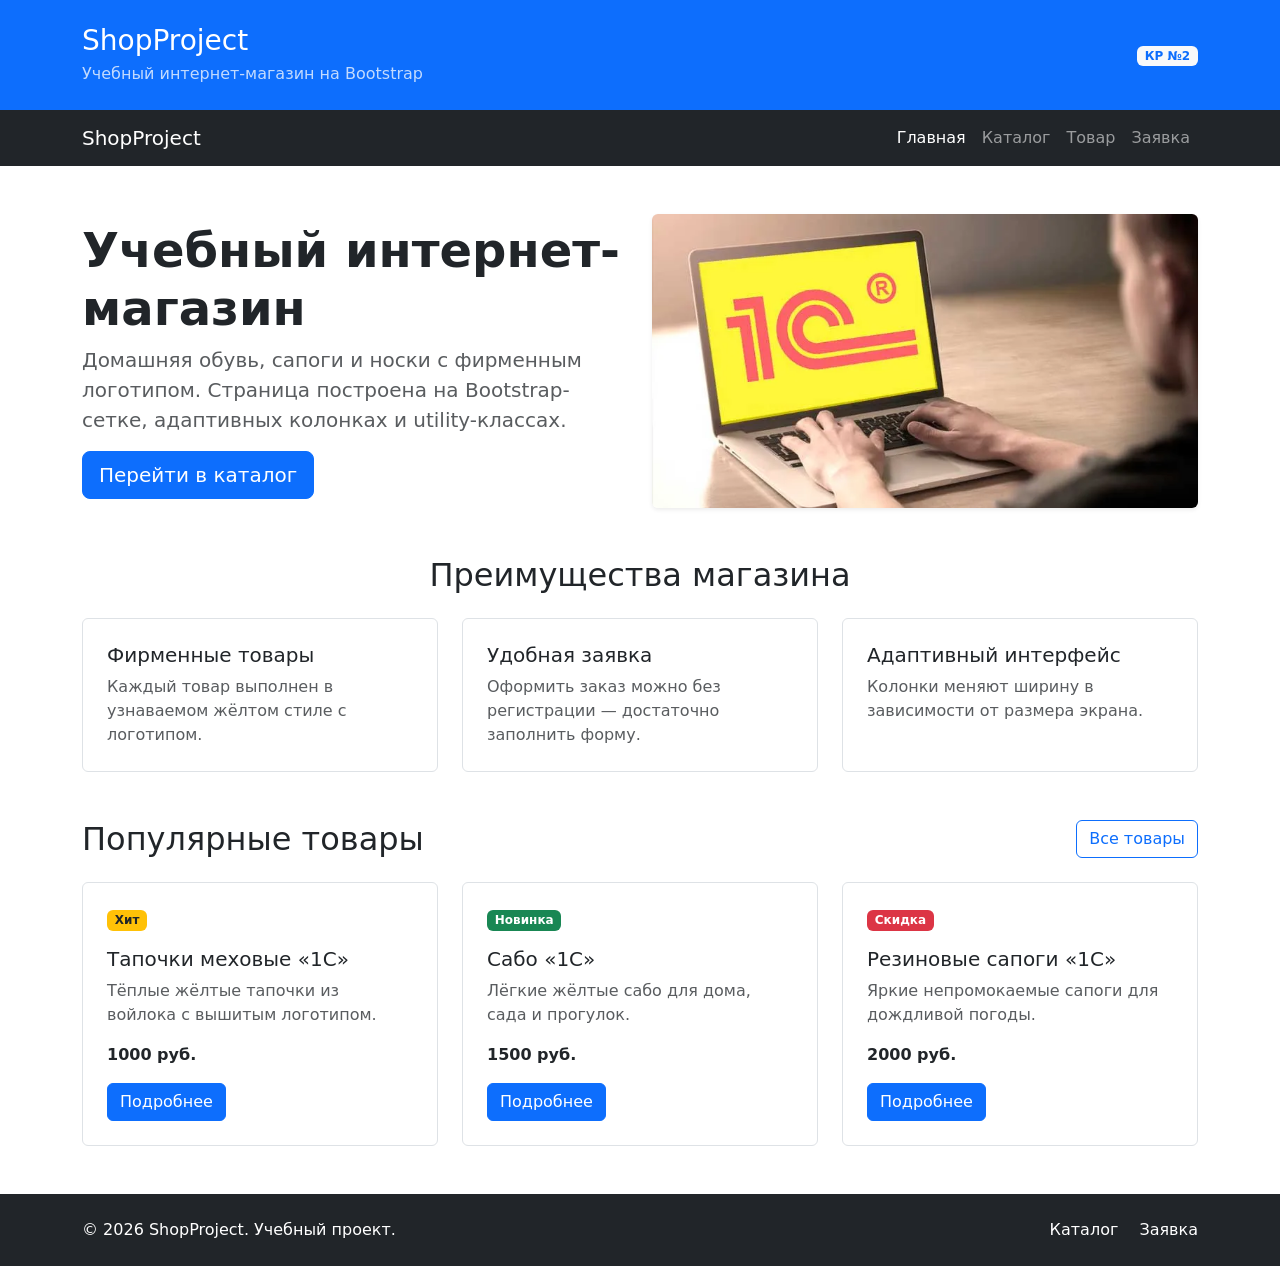
==== index.html @ 06a9e079 "Merge pull request #1 from epolykovskiy/feature/bootstrap-grid-page Create Bootstrap grid homepage" ====
<!DOCTYPE html>
<html lang="ru">
<head>
  <meta charset="UTF-8">
  <meta name="viewport" content="width=device-width, initial-scale=1.0">
  <meta name="description" content="Учебный интернет-магазин на Bootstrap: преимущества и популярные товары.">
  <title>Главная — ShopProject</title>
  <link
    href="https://cdn.jsdelivr.net/npm/bootstrap@5.3.8/dist/css/bootstrap.min.css"
    rel="stylesheet"
  >
  <link rel="stylesheet" href="css/custom.css">
</head>
<body>
  <header class="bg-primary text-white py-4">
    <div class="container">
      <div class="row align-items-center">
        <div class="col-12 col-md-8">
          <p class="h3 mb-1">ShopProject</p>
          <p class="mb-0 opacity-75">
            Учебный интернет-магазин на Bootstrap
          </p>
        </div>
        <div class="col-12 col-md-4 text-md-end mt-3 mt-md-0">
          <span class="badge bg-light text-primary">
            КР №2
          </span>
        </div>
      </div>
    </div>
  </header>

  <nav class="navbar navbar-expand-lg navbar-dark bg-dark">
    <div class="container">
      <a class="navbar-brand" href="index.html">ShopProject</a>
      <button
        class="navbar-toggler"
        type="button"
        data-bs-toggle="collapse"
        data-bs-target="#mainNavbar"
        aria-controls="mainNavbar"
        aria-expanded="false"
        aria-label="Переключить навигацию"
      >
        <span class="navbar-toggler-icon"></span>
      </button>
      <div class="collapse navbar-collapse" id="mainNavbar">
        <ul class="navbar-nav ms-auto">
          <li class="nav-item">
            <a class="nav-link active" aria-current="page" href="index.html">Главная</a>
          </li>
          <li class="nav-item">
            <a class="nav-link" href="catalog.html">Каталог</a>
          </li>
          <li class="nav-item">
            <a class="nav-link" href="product.html">Товар</a>
          </li>
          <li class="nav-item">
            <a class="nav-link" href="order.html">Заявка</a>
          </li>
        </ul>
      </div>
    </div>
  </nav>

  <main>
    <section class="container my-5">
      <div class="row align-items-center g-4">
        <div class="col-12 col-lg-6">
          <h1 class="display-5 fw-bold">
            Учебный интернет-магазин
          </h1>
          <p class="lead text-muted">
            Домашняя обувь, сапоги и носки с фирменным логотипом.
            Страница построена на Bootstrap-сетке, адаптивных колонках
            и utility-классах.
          </p>
          <a class="btn btn-primary btn-lg" href="catalog.html">
            Перейти в каталог
          </a>
        </div>
        <div class="col-12 col-lg-6">
          <img
            class="img-fluid rounded shadow-sm hero-image"
            src="images/main.webp"
            alt="Товары магазина с фирменным логотипом"
          >
        </div>
      </div>
    </section>

    <section class="container my-5" id="advantages">
      <h2 class="text-center mb-4">Преимущества магазина</h2>
      <div class="row g-4">
        <div class="col-12 col-md-4">
          <div class="p-4 border rounded h-100 bg-white">
            <h3 class="h5">Фирменные товары</h3>
            <p class="mb-0 text-muted">
              Каждый товар выполнен в узнаваемом жёлтом стиле с логотипом.
            </p>
          </div>
        </div>
        <div class="col-12 col-md-4">
          <div class="p-4 border rounded h-100 bg-white">
            <h3 class="h5">Удобная заявка</h3>
            <p class="mb-0 text-muted">
              Оформить заказ можно без регистрации — достаточно заполнить форму.
            </p>
          </div>
        </div>
        <div class="col-12 col-md-4">
          <div class="p-4 border rounded h-100 bg-white">
            <h3 class="h5">Адаптивный интерфейс</h3>
            <p class="mb-0 text-muted">
              Колонки меняют ширину в зависимости от размера экрана.
            </p>
          </div>
        </div>
      </div>
    </section>

    <section class="container my-5" id="popular">
      <div class="d-flex justify-content-between align-items-center mb-4">
        <h2 class="mb-0">Популярные товары</h2>
        <a class="btn btn-outline-primary" href="catalog.html">
          Все товары
        </a>
      </div>
      <div class="row g-4">
        <div class="col-12 col-md-6 col-lg-4">
          <div class="border rounded h-100 p-4">
            <span class="badge bg-warning text-dark mb-3">Хит</span>
            <h3 class="h5">Тапочки меховые «1С»</h3>
            <p class="text-muted">
              Тёплые жёлтые тапочки из войлока с вышитым логотипом.
            </p>
            <p class="fw-bold mb-3">1000 руб.</p>
            <a class="btn btn-primary" href="product.html">
              Подробнее
            </a>
          </div>
        </div>
        <div class="col-12 col-md-6 col-lg-4">
          <div class="border rounded h-100 p-4">
            <span class="badge bg-success mb-3">Новинка</span>
            <h3 class="h5">Сабо «1С»</h3>
            <p class="text-muted">
              Лёгкие жёлтые сабо для дома, сада и прогулок.
            </p>
            <p class="fw-bold mb-3">1500 руб.</p>
            <a class="btn btn-primary" href="product.html">
              Подробнее
            </a>
          </div>
        </div>
        <div class="col-12 col-md-6 col-lg-4">
          <div class="border rounded h-100 p-4">
            <span class="badge bg-danger mb-3">Скидка</span>
            <h3 class="h5">Резиновые сапоги «1С»</h3>
            <p class="text-muted">
              Яркие непромокаемые сапоги для дождливой погоды.
            </p>
            <p class="fw-bold mb-3">2000 руб.</p>
            <a class="btn btn-primary" href="product.html">
              Подробнее
            </a>
          </div>
        </div>
      </div>
    </section>
  </main>

  <footer class="bg-dark text-white py-4 mt-5">
    <div class="container">
      <div class="row align-items-center g-3">
        <div class="col-12 col-md-6">
          <p class="mb-0">
            &copy; 2026 ShopProject. Учебный проект.
          </p>
        </div>
        <div class="col-12 col-md-6 text-md-end">
          <a class="text-white text-decoration-none me-3" href="catalog.html">
            Каталог
          </a>
          <a class="text-white text-decoration-none" href="order.html">
            Заявка
          </a>
        </div>
      </div>
    </div>
  </footer>

  <script
    src="https://cdn.jsdelivr.net/npm/bootstrap@5.3.8/dist/js/bootstrap.bundle.min.js">
  </script>
</body>
</html>
---- css/custom.css ----
body {
  min-height: 100vh;
}

.hero-image {
  width: 100%;
  max-height: 360px;
  object-fit: cover;
}
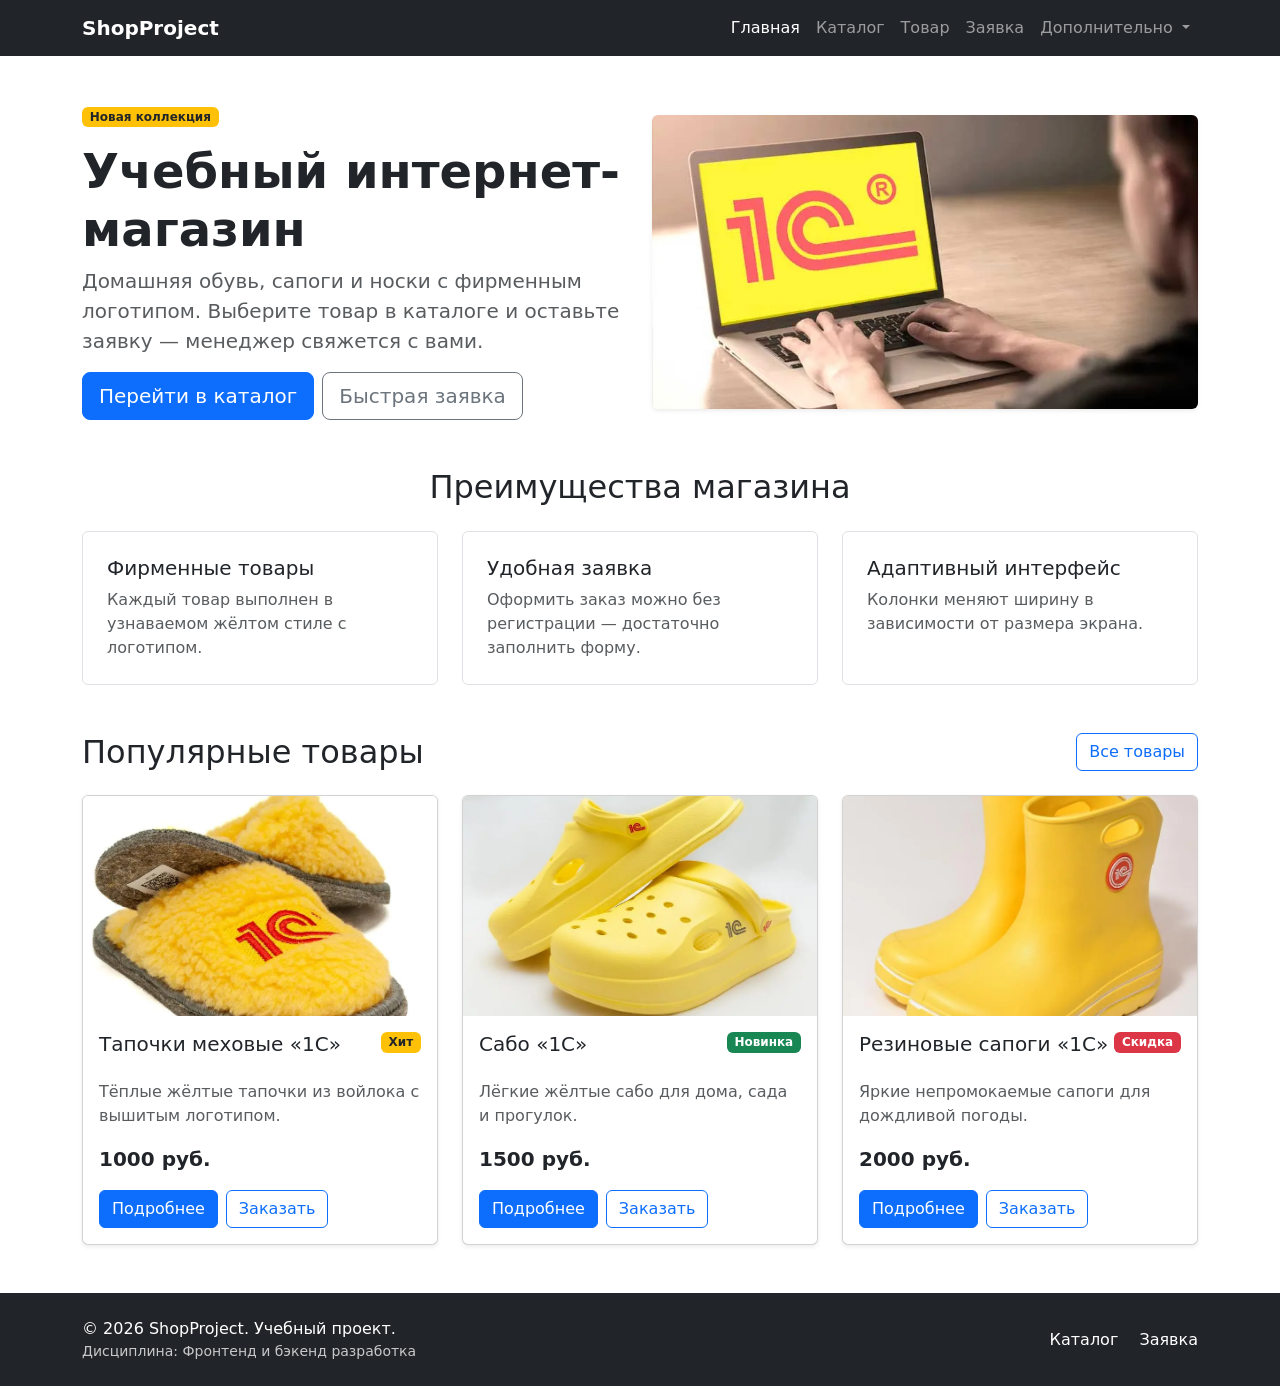
==== commit 7a9c7149: "Merge pull request #2 from epolykovskiy/feature/bootstrap-components Add Bootstrap components pages" ====
--- a/index.html
+++ b/index.html
@@ -12,72 +12,82 @@
   <link rel="stylesheet" href="css/custom.css">
 </head>
 <body>
-  <header class="bg-primary text-white py-4">
-    <div class="container">
-      <div class="row align-items-center">
-        <div class="col-12 col-md-8">
-          <p class="h3 mb-1">ShopProject</p>
-          <p class="mb-0 opacity-75">
-            Учебный интернет-магазин на Bootstrap
-          </p>
-        </div>
-        <div class="col-12 col-md-4 text-md-end mt-3 mt-md-0">
-          <span class="badge bg-light text-primary">
-            КР №2
-          </span>
-        </div>
-      </div>
-    </div>
+  <header>
+    <nav class="navbar navbar-expand-lg navbar-dark bg-dark">
+      <div class="container">
+        <a class="navbar-brand fw-bold" href="index.html">ShopProject</a>
+        <button
+          class="navbar-toggler"
+          type="button"
+          data-bs-toggle="collapse"
+          data-bs-target="#mainNavbar"
+          aria-controls="mainNavbar"
+          aria-expanded="false"
+          aria-label="Переключить навигацию"
+        >
+          <span class="navbar-toggler-icon"></span>
+        </button>
+        <div class="collapse navbar-collapse" id="mainNavbar">
+          <ul class="navbar-nav ms-auto">
+            <li class="nav-item">
+              <a class="nav-link active" aria-current="page" href="index.html">Главная</a>
+            </li>
+            <li class="nav-item">
+              <a class="nav-link" href="catalog.html">Каталог</a>
+            </li>
+            <li class="nav-item">
+              <a class="nav-link" href="product.html">Товар</a>
+            </li>
+            <li class="nav-item">
+              <a class="nav-link" href="order.html">Заявка</a>
+            </li>
+            <li class="nav-item dropdown">
+              <a
+                class="nav-link dropdown-toggle"
+                href="#"
+                role="button"
+                data-bs-toggle="dropdown"
+                aria-expanded="false"
+              >
+                Дополнительно
+              </a>
+              <ul class="dropdown-menu dropdown-menu-end">
+                <li><a class="dropdown-item" href="catalog.html">Все товары</a></li>
+                <li><a class="dropdown-item" href="order.html">Оформить заявку</a></li>
+                <li><a class="dropdown-item" href="index.html#popular">Популярное</a></li>
+              </ul>
+            </li>
+          </ul>
+        </div>
+      </div>
+    </nav>
   </header>
-
-  <nav class="navbar navbar-expand-lg navbar-dark bg-dark">
-    <div class="container">
-      <a class="navbar-brand" href="index.html">ShopProject</a>
-      <button
-        class="navbar-toggler"
-        type="button"
-        data-bs-toggle="collapse"
-        data-bs-target="#mainNavbar"
-        aria-controls="mainNavbar"
-        aria-expanded="false"
-        aria-label="Переключить навигацию"
-      >
-        <span class="navbar-toggler-icon"></span>
-      </button>
-      <div class="collapse navbar-collapse" id="mainNavbar">
-        <ul class="navbar-nav ms-auto">
-          <li class="nav-item">
-            <a class="nav-link active" aria-current="page" href="index.html">Главная</a>
-          </li>
-          <li class="nav-item">
-            <a class="nav-link" href="catalog.html">Каталог</a>
-          </li>
-          <li class="nav-item">
-            <a class="nav-link" href="product.html">Товар</a>
-          </li>
-          <li class="nav-item">
-            <a class="nav-link" href="order.html">Заявка</a>
-          </li>
-        </ul>
-      </div>
-    </div>
-  </nav>
 
   <main>
     <section class="container my-5">
       <div class="row align-items-center g-4">
         <div class="col-12 col-lg-6">
+          <span class="badge bg-warning text-dark mb-3">Новая коллекция</span>
           <h1 class="display-5 fw-bold">
             Учебный интернет-магазин
           </h1>
           <p class="lead text-muted">
             Домашняя обувь, сапоги и носки с фирменным логотипом.
-            Страница построена на Bootstrap-сетке, адаптивных колонках
-            и utility-классах.
+            Выберите товар в каталоге и оставьте заявку — менеджер свяжется с вами.
           </p>
-          <a class="btn btn-primary btn-lg" href="catalog.html">
-            Перейти в каталог
-          </a>
+          <div class="d-flex flex-wrap gap-2">
+            <a class="btn btn-primary btn-lg" href="catalog.html">
+              Перейти в каталог
+            </a>
+            <button
+              class="btn btn-outline-secondary btn-lg"
+              type="button"
+              data-bs-toggle="modal"
+              data-bs-target="#orderModal"
+            >
+              Быстрая заявка
+            </button>
+          </div>
         </div>
         <div class="col-12 col-lg-6">
           <img
@@ -128,63 +138,153 @@
       </div>
       <div class="row g-4">
         <div class="col-12 col-md-6 col-lg-4">
-          <div class="border rounded h-100 p-4">
-            <span class="badge bg-warning text-dark mb-3">Хит</span>
-            <h3 class="h5">Тапочки меховые «1С»</h3>
-            <p class="text-muted">
-              Тёплые жёлтые тапочки из войлока с вышитым логотипом.
-            </p>
-            <p class="fw-bold mb-3">1000 руб.</p>
-            <a class="btn btn-primary" href="product.html">
-              Подробнее
-            </a>
+          <div class="card h-100 shadow-sm">
+            <img class="card-img-top" src="images/tapchan.webp" alt="Жёлтые меховые тапочки с логотипом 1С">
+            <div class="card-body d-flex flex-column">
+              <div class="d-flex justify-content-between align-items-start mb-3">
+                <h3 class="card-title h5">Тапочки меховые «1С»</h3>
+                <span class="badge bg-warning text-dark">Хит</span>
+              </div>
+              <p class="card-text text-muted">
+                Тёплые жёлтые тапочки из войлока с вышитым логотипом.
+              </p>
+              <p class="fw-bold fs-5 mt-auto">1000 руб.</p>
+              <div class="d-flex gap-2">
+                <a class="btn btn-primary" href="product.html">Подробнее</a>
+                <button
+                  class="btn btn-outline-primary"
+                  type="button"
+                  data-bs-toggle="modal"
+                  data-bs-target="#orderModal"
+                >
+                  Заказать
+                </button>
+              </div>
+            </div>
           </div>
         </div>
         <div class="col-12 col-md-6 col-lg-4">
-          <div class="border rounded h-100 p-4">
-            <span class="badge bg-success mb-3">Новинка</span>
-            <h3 class="h5">Сабо «1С»</h3>
-            <p class="text-muted">
-              Лёгкие жёлтые сабо для дома, сада и прогулок.
-            </p>
-            <p class="fw-bold mb-3">1500 руб.</p>
-            <a class="btn btn-primary" href="product.html">
-              Подробнее
-            </a>
+          <div class="card h-100 shadow-sm">
+            <img class="card-img-top" src="images/kroxi.webp" alt="Жёлтые сабо с логотипом 1С">
+            <div class="card-body d-flex flex-column">
+              <div class="d-flex justify-content-between align-items-start mb-3">
+                <h3 class="card-title h5">Сабо «1С»</h3>
+                <span class="badge bg-success">Новинка</span>
+              </div>
+              <p class="card-text text-muted">
+                Лёгкие жёлтые сабо для дома, сада и прогулок.
+              </p>
+              <p class="fw-bold fs-5 mt-auto">1500 руб.</p>
+              <div class="d-flex gap-2">
+                <a class="btn btn-primary" href="product.html">Подробнее</a>
+                <button
+                  class="btn btn-outline-primary"
+                  type="button"
+                  data-bs-toggle="modal"
+                  data-bs-target="#orderModal"
+                >
+                  Заказать
+                </button>
+              </div>
+            </div>
           </div>
         </div>
         <div class="col-12 col-md-6 col-lg-4">
-          <div class="border rounded h-100 p-4">
-            <span class="badge bg-danger mb-3">Скидка</span>
-            <h3 class="h5">Резиновые сапоги «1С»</h3>
-            <p class="text-muted">
-              Яркие непромокаемые сапоги для дождливой погоды.
-            </p>
-            <p class="fw-bold mb-3">2000 руб.</p>
-            <a class="btn btn-primary" href="product.html">
-              Подробнее
-            </a>
+          <div class="card h-100 shadow-sm">
+            <img class="card-img-top" src="images/sapogi.webp" alt="Жёлтые резиновые сапоги с логотипом 1С">
+            <div class="card-body d-flex flex-column">
+              <div class="d-flex justify-content-between align-items-start mb-3">
+                <h3 class="card-title h5">Резиновые сапоги «1С»</h3>
+                <span class="badge bg-danger">Скидка</span>
+              </div>
+              <p class="card-text text-muted">
+                Яркие непромокаемые сапоги для дождливой погоды.
+              </p>
+              <p class="fw-bold fs-5 mt-auto">2000 руб.</p>
+              <div class="d-flex gap-2">
+                <a class="btn btn-primary" href="product.html">Подробнее</a>
+                <button
+                  class="btn btn-outline-primary"
+                  type="button"
+                  data-bs-toggle="modal"
+                  data-bs-target="#orderModal"
+                >
+                  Заказать
+                </button>
+              </div>
+            </div>
           </div>
         </div>
       </div>
     </section>
   </main>
+
+  <div
+    class="modal fade"
+    id="orderModal"
+    tabindex="-1"
+    aria-labelledby="orderModalLabel"
+    aria-hidden="true"
+  >
+    <div class="modal-dialog modal-dialog-centered">
+      <div class="modal-content">
+        <div class="modal-header">
+          <h2 class="modal-title h5" id="orderModalLabel">
+            Быстрая заявка
+          </h2>
+          <button
+            type="button"
+            class="btn-close"
+            data-bs-dismiss="modal"
+            aria-label="Закрыть"
+          ></button>
+        </div>
+        <div class="modal-body">
+          <p class="text-muted">
+            Оставьте контактные данные, и менеджер свяжется с вами.
+          </p>
+          <form id="modal-form" action="#" method="post">
+            <div class="mb-3">
+              <label for="modal-name" class="form-label">Имя</label>
+              <input id="modal-name" name="name" type="text" class="form-control" required>
+            </div>
+            <div class="mb-3">
+              <label for="modal-phone" class="form-label">Телефон</label>
+              <div class="input-group">
+                <span class="input-group-text">+7</span>
+                <input id="modal-phone" name="phone" type="tel" class="form-control" placeholder="900 000-00-00" required>
+              </div>
+            </div>
+            <div class="form-check mb-3">
+              <input id="modal-agree" name="agreement" class="form-check-input" type="checkbox" required>
+              <label class="form-check-label" for="modal-agree">
+                Согласен на обработку данных
+              </label>
+            </div>
+          </form>
+        </div>
+        <div class="modal-footer">
+          <button type="button" class="btn btn-secondary" data-bs-dismiss="modal">
+            Закрыть
+          </button>
+          <button type="submit" class="btn btn-primary" form="modal-form">
+            Отправить
+          </button>
+        </div>
+      </div>
+    </div>
+  </div>
 
   <footer class="bg-dark text-white py-4 mt-5">
     <div class="container">
       <div class="row align-items-center g-3">
         <div class="col-12 col-md-6">
-          <p class="mb-0">
-            &copy; 2026 ShopProject. Учебный проект.
-          </p>
+          <p class="mb-0">&copy; 2026 ShopProject. Учебный проект.</p>
+          <p class="mb-0 small opacity-75">Дисциплина: Фронтенд и бэкенд разработка</p>
         </div>
         <div class="col-12 col-md-6 text-md-end">
-          <a class="text-white text-decoration-none me-3" href="catalog.html">
-            Каталог
-          </a>
-          <a class="text-white text-decoration-none" href="order.html">
-            Заявка
-          </a>
+          <a class="text-white text-decoration-none me-3" href="catalog.html">Каталог</a>
+          <a class="text-white text-decoration-none" href="order.html">Заявка</a>
         </div>
       </div>
     </div>
--- a/css/custom.css
+++ b/css/custom.css
@@ -7,3 +7,14 @@
   max-height: 360px;
   object-fit: cover;
 }
+
+.card-img-top {
+  height: 220px;
+  object-fit: cover;
+}
+
+.product-image {
+  width: 100%;
+  max-height: 480px;
+  object-fit: cover;
+}
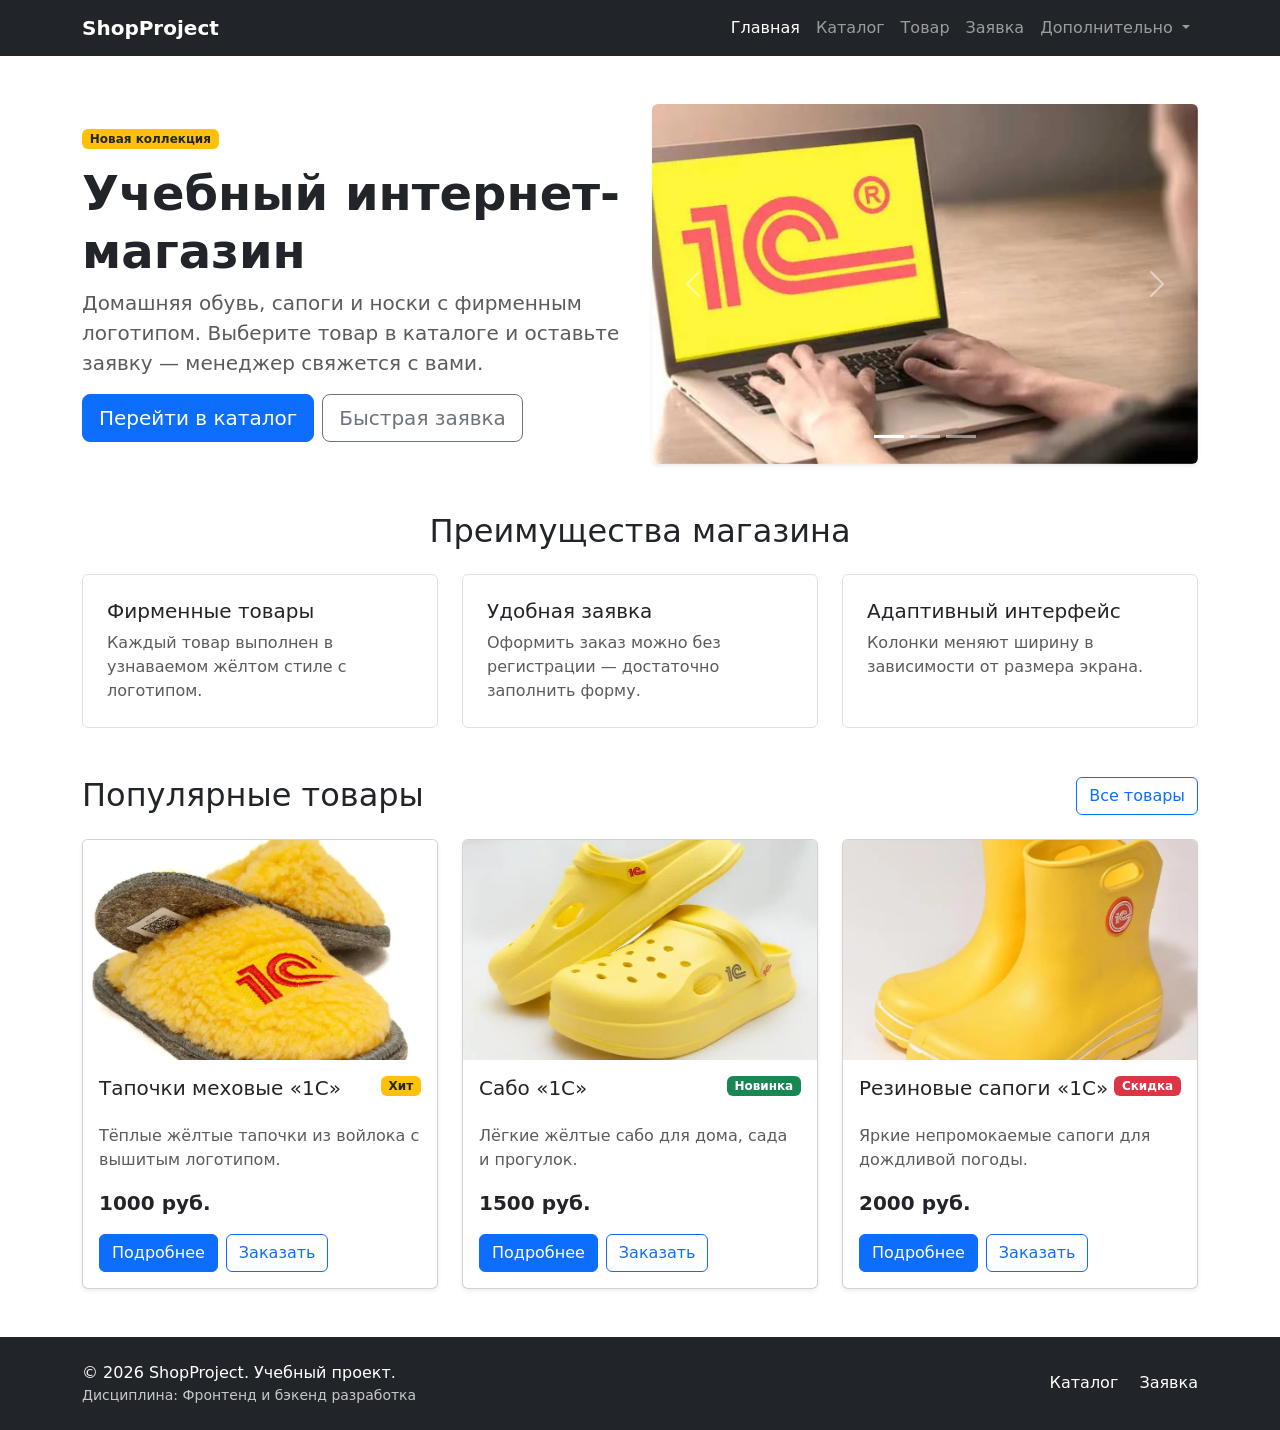
==== commit 02019fe8: "Merge pull request #6 from epolykovskiy/feature/add-product-components Доработана карточка товара, д" ====
--- a/index.html
+++ b/index.html
@@ -5,10 +5,7 @@
   <meta name="viewport" content="width=device-width, initial-scale=1.0">
   <meta name="description" content="Учебный интернет-магазин на Bootstrap: преимущества и популярные товары.">
   <title>Главная — ShopProject</title>
-  <link
-    href="https://cdn.jsdelivr.net/npm/bootstrap@5.3.8/dist/css/bootstrap.min.css"
-    rel="stylesheet"
-  >
+  <link rel="stylesheet" href="vendor/bootstrap/css/bootstrap.min.css">
   <link rel="stylesheet" href="css/custom.css">
 </head>
 <body>
@@ -90,11 +87,47 @@
           </div>
         </div>
         <div class="col-12 col-lg-6">
-          <img
-            class="img-fluid rounded shadow-sm hero-image"
-            src="images/main.webp"
-            alt="Товары магазина с фирменным логотипом"
-          >
+          <div id="heroCarousel" class="carousel slide rounded overflow-hidden shadow-sm" data-bs-ride="carousel">
+            <div class="carousel-indicators">
+              <button
+                type="button"
+                data-bs-target="#heroCarousel"
+                data-bs-slide-to="0"
+                class="active"
+                aria-current="true"
+                aria-label="Слайд 1"
+              ></button>
+              <button type="button" data-bs-target="#heroCarousel" data-bs-slide-to="1" aria-label="Слайд 2"></button>
+              <button type="button" data-bs-target="#heroCarousel" data-bs-slide-to="2" aria-label="Слайд 3"></button>
+            </div>
+            <div class="carousel-inner">
+              <div class="carousel-item active">
+                <img class="d-block hero-image" src="images/main.webp" alt="Товары магазина с фирменным логотипом">
+              </div>
+              <div class="carousel-item">
+                <img class="d-block hero-image" src="images/tapchan2.webp" alt="Серые меховые тапочки с логотипом 1С">
+                <div class="carousel-caption hero-caption">
+                  <p class="h5 mb-1">Тапочки для дома</p>
+                  <p class="mb-0">Тёплые и мягкие — от 1000 руб.</p>
+                </div>
+              </div>
+              <div class="carousel-item">
+                <img class="d-block hero-image" src="images/noski2.webp" alt="Белые носки с красными полосками и логотипом 1С">
+                <div class="carousel-caption hero-caption">
+                  <p class="h5 mb-1">Носки с логотипом</p>
+                  <p class="mb-0">Новинки коллекции — от 500 руб.</p>
+                </div>
+              </div>
+            </div>
+            <button class="carousel-control-prev" type="button" data-bs-target="#heroCarousel" data-bs-slide="prev">
+              <span class="carousel-control-prev-icon" aria-hidden="true"></span>
+              <span class="visually-hidden">Предыдущий слайд</span>
+            </button>
+            <button class="carousel-control-next" type="button" data-bs-target="#heroCarousel" data-bs-slide="next">
+              <span class="carousel-control-next-icon" aria-hidden="true"></span>
+              <span class="visually-hidden">Следующий слайд</span>
+            </button>
+          </div>
         </div>
       </div>
     </section>
@@ -156,6 +189,7 @@
                   type="button"
                   data-bs-toggle="modal"
                   data-bs-target="#orderModal"
+                  data-product="product-1"
                 >
                   Заказать
                 </button>
@@ -182,6 +216,7 @@
                   type="button"
                   data-bs-toggle="modal"
                   data-bs-target="#orderModal"
+                  data-product="product-2"
                 >
                   Заказать
                 </button>
@@ -208,6 +243,7 @@
                   type="button"
                   data-bs-toggle="modal"
                   data-bs-target="#orderModal"
+                  data-product="product-3"
                 >
                   Заказать
                 </button>
@@ -243,23 +279,48 @@
           <p class="text-muted">
             Оставьте контактные данные, и менеджер свяжется с вами.
           </p>
-          <form id="modal-form" action="#" method="post">
+          <form id="modal-form" action="#" method="post" novalidate>
             <div class="mb-3">
               <label for="modal-name" class="form-label">Имя</label>
-              <input id="modal-name" name="name" type="text" class="form-control" required>
+              <input id="modal-name" name="name" type="text" class="form-control" minlength="2" autocomplete="given-name" required>
+              <div class="invalid-feedback">Введите имя, минимум 2 символа.</div>
             </div>
             <div class="mb-3">
               <label for="modal-phone" class="form-label">Телефон</label>
-              <div class="input-group">
+              <div class="input-group has-validation">
                 <span class="input-group-text">+7</span>
-                <input id="modal-phone" name="phone" type="tel" class="form-control" placeholder="900 000-00-00" required>
-              </div>
+                <input
+                  id="modal-phone"
+                  name="phone"
+                  type="tel"
+                  class="form-control"
+                  inputmode="tel"
+                  placeholder="900 000-00-00"
+                  pattern="^\d{3} \d{3}-\d{2}-\d{2}$"
+                  required
+                >
+                <div class="invalid-feedback">Формат: 900 000-00-00.</div>
+              </div>
+            </div>
+            <div class="mb-3">
+              <label for="modal-product" class="form-label">Товар</label>
+              <select id="modal-product" name="product" class="form-select" required>
+                <option value="">Выберите товар</option>
+                <option value="product-1">Тапочки меховые «1С»</option>
+                <option value="product-2">Сабо «1С»</option>
+                <option value="product-3">Резиновые сапоги «1С»</option>
+                <option value="product-4">Тапочки серые «1С»</option>
+                <option value="product-5">Носки чёрные «1С»</option>
+                <option value="product-6">Носки в полоску «1С»</option>
+              </select>
+              <div class="invalid-feedback">Выберите товар.</div>
             </div>
             <div class="form-check mb-3">
               <input id="modal-agree" name="agreement" class="form-check-input" type="checkbox" required>
               <label class="form-check-label" for="modal-agree">
                 Согласен на обработку данных
               </label>
+              <div class="invalid-feedback">Необходимо согласие на обработку данных.</div>
             </div>
           </form>
         </div>
@@ -275,6 +336,28 @@
     </div>
   </div>
 
+  <div class="toast-container position-fixed bottom-0 end-0 p-3">
+    <div
+      class="toast align-items-center text-bg-success border-0"
+      id="order-toast"
+      role="status"
+      aria-live="polite"
+      aria-atomic="true"
+    >
+      <div class="d-flex">
+        <div class="toast-body">
+          Заявка отправлена! Менеджер свяжется с вами.
+        </div>
+        <button
+          type="button"
+          class="btn-close btn-close-white me-2 m-auto"
+          data-bs-dismiss="toast"
+          aria-label="Закрыть"
+        ></button>
+      </div>
+    </div>
+  </div>
+
   <footer class="bg-dark text-white py-4 mt-5">
     <div class="container">
       <div class="row align-items-center g-3">
@@ -290,8 +373,8 @@
     </div>
   </footer>
 
-  <script
-    src="https://cdn.jsdelivr.net/npm/bootstrap@5.3.8/dist/js/bootstrap.bundle.min.js">
-  </script>
+  <script src="vendor/bootstrap/js/bootstrap.bundle.min.js"></script>
+  <script src="js/validation.js"></script>
+  <script src="js/order-modal.js"></script>
 </body>
 </html>
--- a/css/custom.css
+++ b/css/custom.css
@@ -4,8 +4,14 @@
 
 .hero-image {
   width: 100%;
-  max-height: 360px;
+  height: 360px;
   object-fit: cover;
+}
+
+.hero-caption {
+  padding: 0.5rem 1rem;
+  background-color: rgba(0, 0, 0, 0.55);
+  border-radius: var(--bs-border-radius);
 }
 
 .card-img-top {
@@ -18,3 +24,20 @@
   max-height: 480px;
   object-fit: cover;
 }
+
+@media (min-width: 992px) {
+  .catalog-filters {
+    position: sticky;
+    top: 1rem;
+  }
+}
+
+.quantity-group {
+  max-width: 180px;
+}
+
+@media (max-width: 575.98px) {
+  .hero-image {
+    height: 240px;
+  }
+}
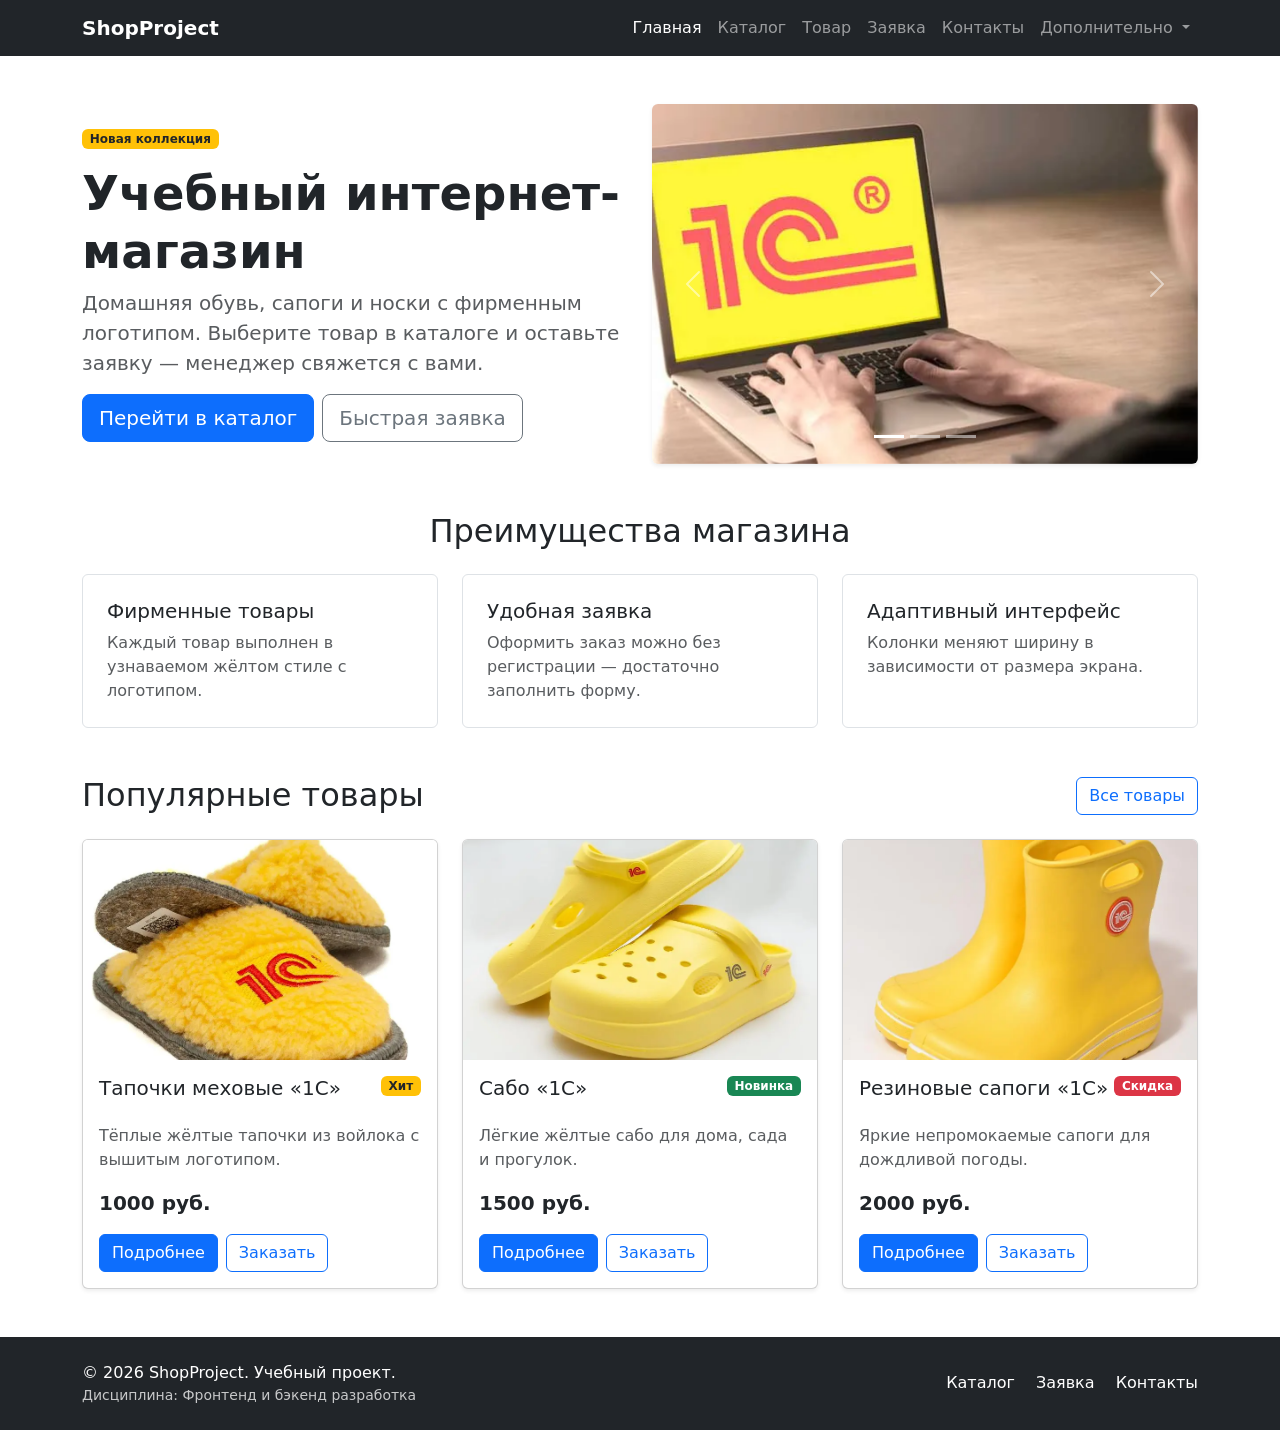
==== commit 3deb1e04: "Merge pull request #7 from epolykovskiy/feature/add-contacts-page Добавлена страница контактов с фор" ====
--- a/index.html
+++ b/index.html
@@ -38,6 +38,9 @@
             <li class="nav-item">
               <a class="nav-link" href="order.html">Заявка</a>
             </li>
+            <li class="nav-item">
+              <a class="nav-link" href="contacts.html">Контакты</a>
+            </li>
             <li class="nav-item dropdown">
               <a
                 class="nav-link dropdown-toggle"
@@ -52,6 +55,8 @@
                 <li><a class="dropdown-item" href="catalog.html">Все товары</a></li>
                 <li><a class="dropdown-item" href="order.html">Оформить заявку</a></li>
                 <li><a class="dropdown-item" href="index.html#popular">Популярное</a></li>
+                <li><hr class="dropdown-divider"></li>
+                <li><a class="dropdown-item" href="contacts.html#feedback">Обратная связь</a></li>
               </ul>
             </li>
           </ul>
@@ -367,7 +372,8 @@
         </div>
         <div class="col-12 col-md-6 text-md-end">
           <a class="text-white text-decoration-none me-3" href="catalog.html">Каталог</a>
-          <a class="text-white text-decoration-none" href="order.html">Заявка</a>
+          <a class="text-white text-decoration-none me-3" href="order.html">Заявка</a>
+          <a class="text-white text-decoration-none" href="contacts.html">Контакты</a>
         </div>
       </div>
     </div>
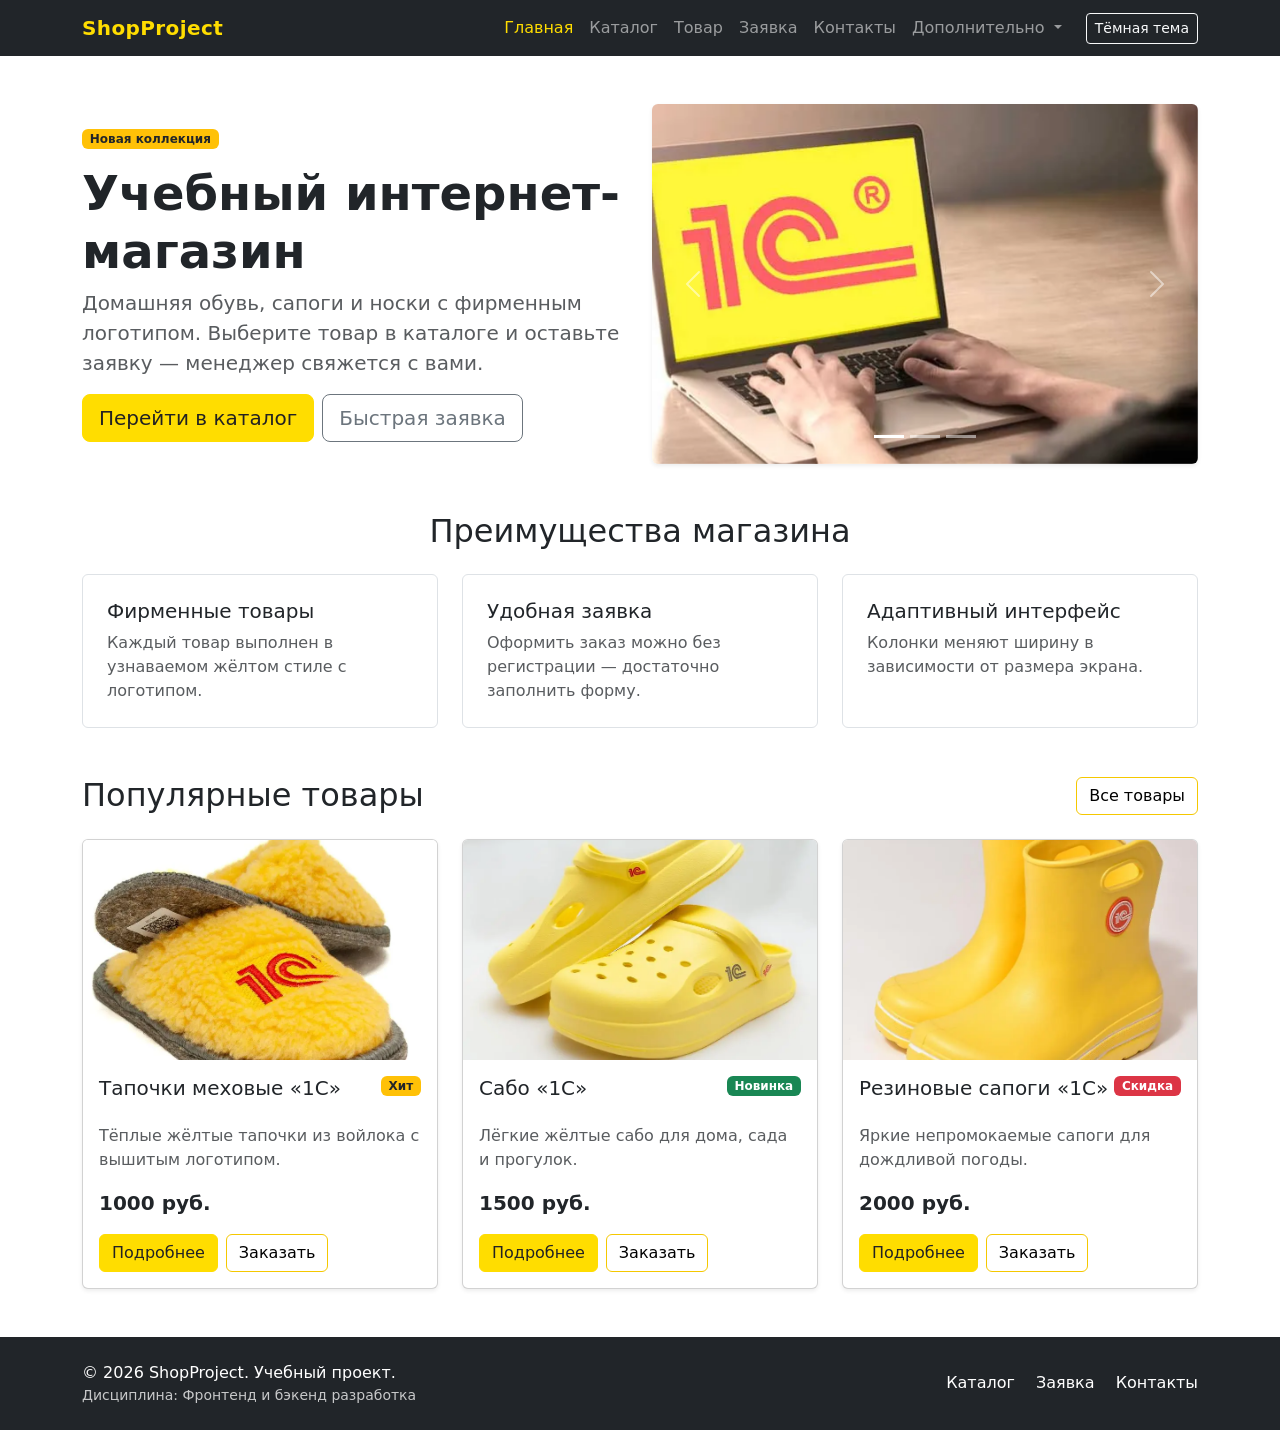
==== commit 0190481f: "Merge pull request #8 from epolykovskiy/feature/add-dark-theme Добавлена тёмная тема" ====
--- a/index.html
+++ b/index.html
@@ -7,6 +7,7 @@
   <title>Главная — ShopProject</title>
   <link rel="stylesheet" href="vendor/bootstrap/css/bootstrap.min.css">
   <link rel="stylesheet" href="css/custom.css">
+  <script src="js/theme.js"></script>
 </head>
 <body>
   <header>
@@ -60,6 +61,13 @@
               </ul>
             </li>
           </ul>
+          <button
+            class="btn btn-outline-light btn-sm ms-lg-3 my-2 my-lg-0"
+            id="theme-toggle"
+            type="button"
+          >
+            Тёмная тема
+          </button>
         </div>
       </div>
     </nav>
@@ -141,7 +149,7 @@
       <h2 class="text-center mb-4">Преимущества магазина</h2>
       <div class="row g-4">
         <div class="col-12 col-md-4">
-          <div class="p-4 border rounded h-100 bg-white">
+          <div class="p-4 border rounded h-100 bg-body">
             <h3 class="h5">Фирменные товары</h3>
             <p class="mb-0 text-muted">
               Каждый товар выполнен в узнаваемом жёлтом стиле с логотипом.
@@ -149,7 +157,7 @@
           </div>
         </div>
         <div class="col-12 col-md-4">
-          <div class="p-4 border rounded h-100 bg-white">
+          <div class="p-4 border rounded h-100 bg-body">
             <h3 class="h5">Удобная заявка</h3>
             <p class="mb-0 text-muted">
               Оформить заказ можно без регистрации — достаточно заполнить форму.
@@ -157,7 +165,7 @@
           </div>
         </div>
         <div class="col-12 col-md-4">
-          <div class="p-4 border rounded h-100 bg-white">
+          <div class="p-4 border rounded h-100 bg-body">
             <h3 class="h5">Адаптивный интерфейс</h3>
             <p class="mb-0 text-muted">
               Колонки меняют ширину в зависимости от размера экрана.
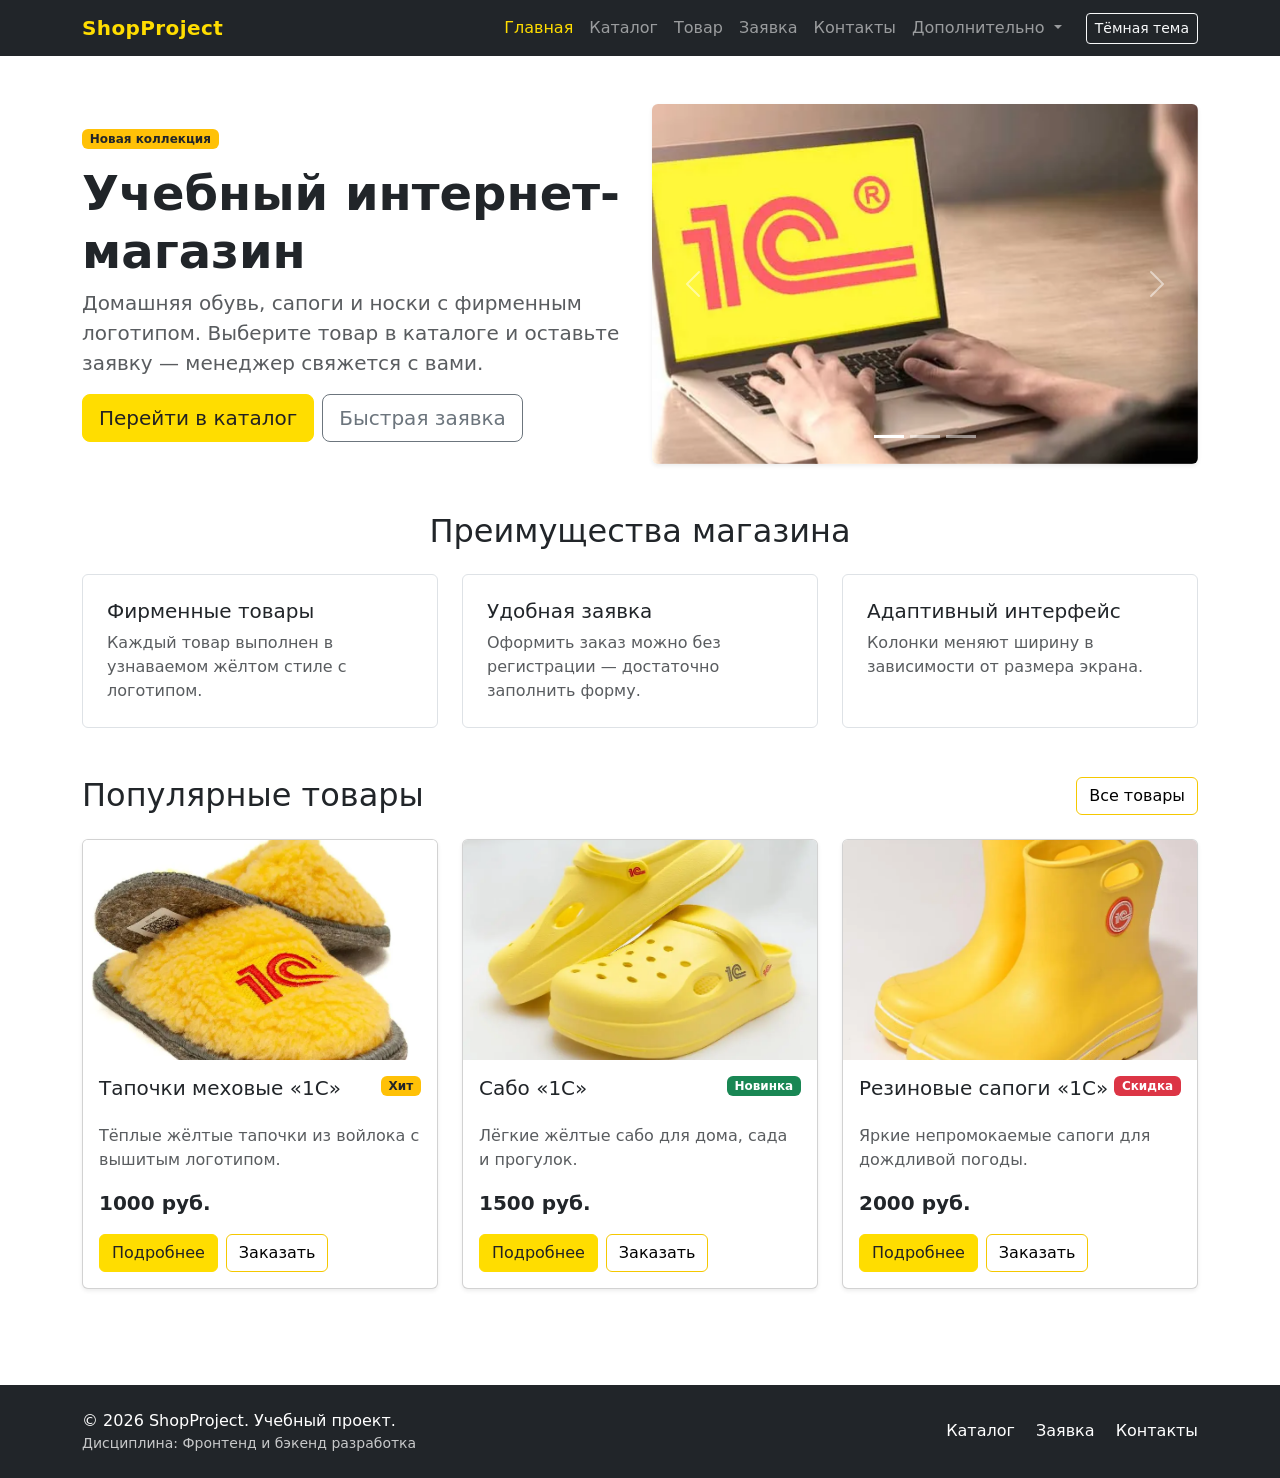
==== commit af8501fb: "Merge pull request #9 from epolykovskiy/fix/kr2-final-check Prepare Bootstrap project for submission" ====
--- a/index.html
+++ b/index.html
@@ -5,6 +5,10 @@
   <meta name="viewport" content="width=device-width, initial-scale=1.0">
   <meta name="description" content="Учебный интернет-магазин на Bootstrap: преимущества и популярные товары.">
   <title>Главная — ShopProject</title>
+  <meta property="og:type" content="website">
+  <meta property="og:title" content="ShopProject — учебный интернет-магазин на Bootstrap">
+  <meta property="og:description" content="Учебный frontend-проект интернет-магазина на Bootstrap.">
+  <meta property="og:image" content="https://epolykovskiy.github.io/kr2-bootstrap-shop/images/preview.png">
   <link rel="stylesheet" href="vendor/bootstrap/css/bootstrap.min.css">
   <link rel="stylesheet" href="css/custom.css">
   <script src="js/theme.js"></script>
